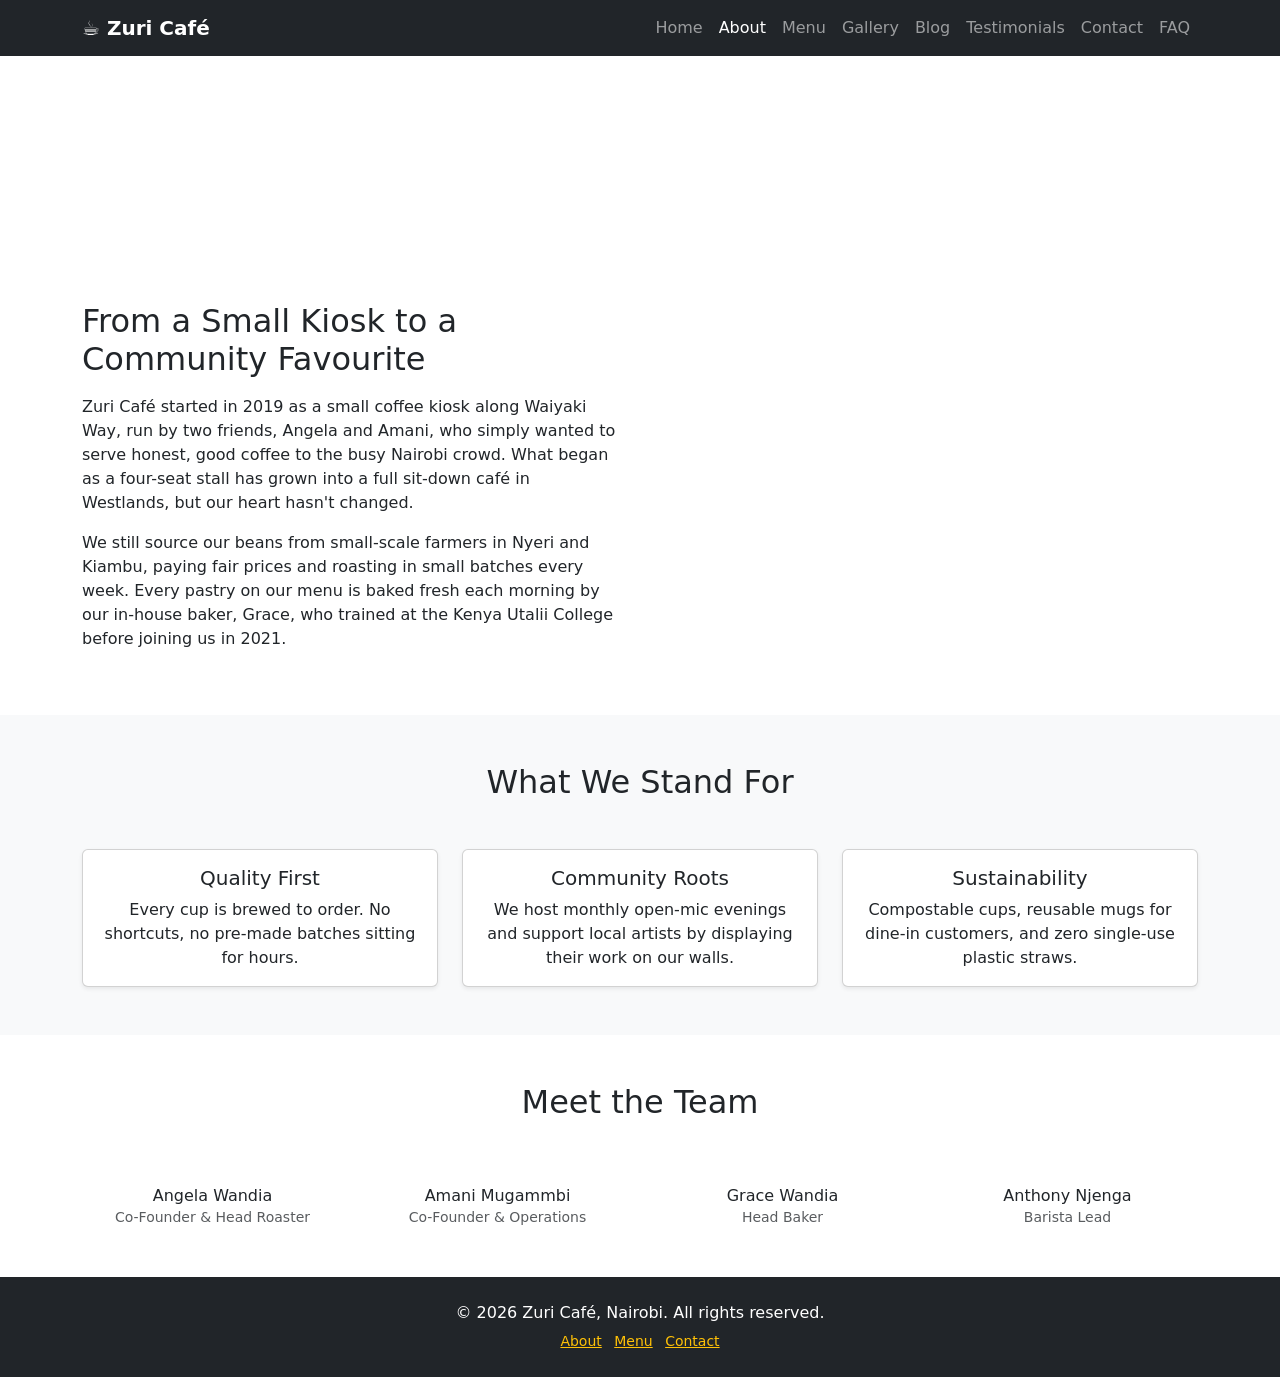
==== about.html @ 496817e6 "Add About page with story, mission and team sections" ====
<!DOCTYPE html>
<html lang="en">
<head>
  <meta charset="UTF-8" />
  <meta name="viewport" content="width=device-width, initial-scale=1.0" />
  <title>About Us – Zuri Café</title>

  <link href="https://cdn.jsdelivr.net/npm/bootstrap@5.3.0/dist/css/bootstrap.min.css" rel="stylesheet" />
  <link rel="stylesheet" href="css/style.css" />
</head>
<body>

  <!-- ===== NAVIGATION BAR ===== -->
  <nav class="navbar navbar-expand-lg navbar-dark bg-dark sticky-top">
    <div class="container">
      <a class="navbar-brand fw-bold" href="index.html">☕ Zuri Café</a>
      <button class="navbar-toggler" type="button"
        data-bs-toggle="collapse" data-bs-target="#navMenu">
        <span class="navbar-toggler-icon"></span>
      </button>
      <div class="collapse navbar-collapse" id="navMenu">
        <ul class="navbar-nav ms-auto">
          <li class="nav-item"><a class="nav-link" href="index.html">Home</a></li>
          <li class="nav-item"><a class="nav-link active" href="about.html">About</a></li>
          <li class="nav-item"><a class="nav-link" href="menu.html">Menu</a></li>
          <li class="nav-item"><a class="nav-link" href="gallery.html">Gallery</a></li>
          <li class="nav-item"><a class="nav-link" href="blog.html">Blog</a></li>
          <li class="nav-item"><a class="nav-link" href="testimonials.html">Testimonials</a></li>
          <li class="nav-item"><a class="nav-link" href="contact.html">Contact</a></li>
          <li class="nav-item"><a class="nav-link" href="faq.html">FAQ</a></li>
        </ul>
      </div>
    </div>
  </nav>
  <!-- ===== END NAVIGATION ===== -->


  <!-- ===== PAGE HEADER ===== -->
  <!-- Small banner at the top of inner pages, reusing our brown theme colour -->
  <section class="page-header text-white text-center py-5">
    <div class="container">
      <h1>Our Story</h1>
      <p class="lead">How a small idea became Nairobi's favourite corner café</p>
    </div>
  </section>
  <!-- ===== END PAGE HEADER ===== -->


  <!-- ===== OUR STORY SECTION ===== -->
  <section class="py-5">
    <div class="container">
      <div class="row align-items-center g-5">

        <!-- Text column -->
        <div class="col-md-6">
          <h2>From a Small Kiosk to a Community Favourite</h2>
          <p class="mt-3">
            Zuri Café started in 2019 as a small coffee kiosk along Waiyaki Way, run by
            two friends, Angela and Amani, who simply wanted to serve honest, good coffee
            to the busy Nairobi crowd. What began as a four-seat stall has grown into a
            full sit-down café in Westlands, but our heart hasn't changed.
          </p>
          <p>
            We still source our beans from small-scale farmers in Nyeri and Kiambu, paying
            fair prices and roasting in small batches every week. Every pastry on our menu
            is baked fresh each morning by our in-house baker, Grace, who trained at the
            Kenya Utalii College before joining us in 2021.
          </p>
        </div>

        <!-- Image placeholder column -->
        <div class="col-md-6">
          <div class="about-img-placeholder d-flex align-items-center justify-content-center text-white rounded">
            <span>Café Interior Photo</span>
          </div>
        </div>

      </div>
    </div>
  </section>
  <!-- ===== END OUR STORY ===== -->


  <!-- ===== MISSION & VALUES ===== -->
  <section class="py-5 bg-light">
    <div class="container">
      <h2 class="text-center mb-5">What We Stand For</h2>
      <div class="row g-4">

        <div class="col-md-4">
          <div class="card h-100 text-center shadow-sm">
            <div class="card-body">
              <h5 class="card-title">Quality First</h5>
              <p class="card-text">Every cup is brewed to order. No shortcuts, no pre-made batches sitting for hours.</p>
            </div>
          </div>
        </div>

        <div class="col-md-4">
          <div class="card h-100 text-center shadow-sm">
            <div class="card-body">
              <h5 class="card-title">Community Roots</h5>
              <p class="card-text">We host monthly open-mic evenings and support local artists by displaying their work on our walls.</p>
            </div>
          </div>
        </div>

        <div class="col-md-4">
          <div class="card h-100 text-center shadow-sm">
            <div class="card-body">
              <h5 class="card-title">Sustainability</h5>
              <p class="card-text">Compostable cups, reusable mugs for dine-in customers, and zero single-use plastic straws.</p>
            </div>
          </div>
        </div>

      </div>
    </div>
  </section>
  <!-- ===== END MISSION & VALUES ===== -->


  <!-- ===== TEAM SECTION ===== -->
  <section class="py-5">
    <div class="container">
      <h2 class="text-center mb-5">Meet the Team</h2>
      <div class="row g-4 text-center">

        <div class="col-md-3">
          <div class="team-avatar mx-auto mb-3"></div>
          <h6 class="mb-0">Angela Wandia</h6>
          <small class="text-muted">Co-Founder & Head Roaster</small>
        </div>

        <div class="col-md-3">
          <div class="team-avatar mx-auto mb-3"></div>
          <h6 class="mb-0">Amani Mugammbi</h6>
          <small class="text-muted">Co-Founder & Operations</small>
        </div>

        <div class="col-md-3">
          <div class="team-avatar mx-auto mb-3"></div>
          <h6 class="mb-0">Grace Wandia</h6>
          <small class="text-muted">Head Baker</small>
        </div>

        <div class="col-md-3">
          <div class="team-avatar mx-auto mb-3"></div>
          <h6 class="mb-0">Anthony Njenga</h6>
          <small class="text-muted">Barista Lead</small>
        </div>

      </div>
    </div>
  </section>
  <!-- ===== END TEAM ===== -->


  <!-- ===== FOOTER ===== -->
  <footer class="bg-dark text-white text-center py-4">
    <div class="container">
      <p class="mb-1">© 2026 Zuri Café, Nairobi. All rights reserved.</p>
      <small>
        <a href="about.html" class="text-warning me-2">About</a>
        <a href="menu.html" class="text-warning me-2">Menu</a>
        <a href="contact.html" class="text-warning">Contact</a>
      </small>
    </div>
  </footer>
  <!-- ===== END FOOTER ===== -->

  <script src="https://cdn.jsdelivr.net/npm/bootstrap@5.3.0/dist/js/bootstrap.bundle.min.js"></script>
</body>
</html>
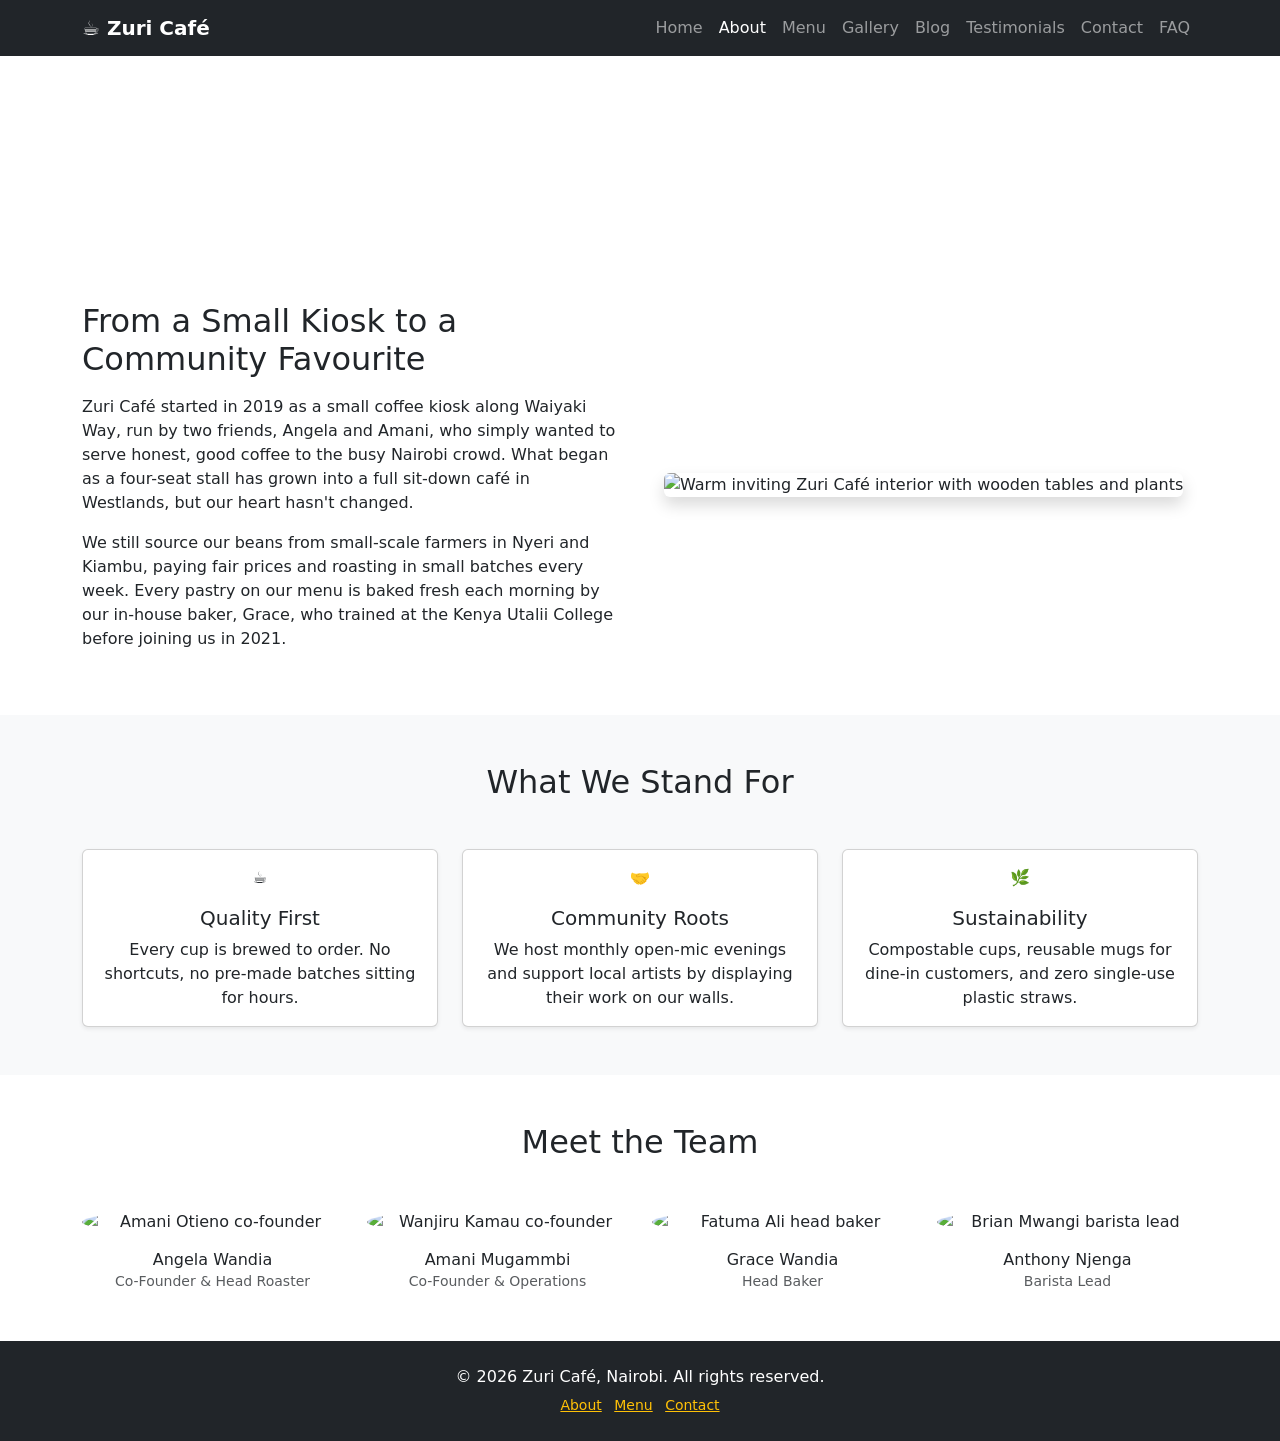
==== commit e09a73c0: "Add real photo to About page story section" ====
--- a/about.html
+++ b/about.html
@@ -3,6 +3,7 @@
 <head>
   <meta charset="UTF-8" />
   <meta name="viewport" content="width=device-width, initial-scale=1.0" />
+  <meta name="description" content="Learn about Zuri Café's story, our team, mission and values rooted in Nairobi's coffee culture." />
   <title>About Us – Zuri Café</title>
 
   <link href="https://cdn.jsdelivr.net/npm/bootstrap@5.3.0/dist/css/bootstrap.min.css" rel="stylesheet" />
@@ -36,7 +37,6 @@
 
 
   <!-- ===== PAGE HEADER ===== -->
-  <!-- Small banner at the top of inner pages, reusing our brown theme colour -->
   <section class="page-header text-white text-center py-5">
     <div class="container">
       <h1>Our Story</h1>
@@ -68,11 +68,12 @@
           </p>
         </div>
 
-        <!-- Image placeholder column -->
+        <!-- Real photo column — warm inviting café interior -->
         <div class="col-md-6">
-          <div class="about-img-placeholder d-flex align-items-center justify-content-center text-white rounded">
-            <span>Café Interior Photo</span>
-          </div>
+          <img
+            src="https://images.unsplash.com/photo-1559925393-8be0ec4767c8?w=700&h=480&fit=crop"
+            class="img-fluid rounded shadow"
+            alt="Warm inviting Zuri Café interior with wooden tables and plants" />
         </div>
 
       </div>
@@ -90,6 +91,8 @@
         <div class="col-md-4">
           <div class="card h-100 text-center shadow-sm">
             <div class="card-body">
+              <!-- Colourful icon for each value -->
+              <div class="value-icon mb-3">☕</div>
               <h5 class="card-title">Quality First</h5>
               <p class="card-text">Every cup is brewed to order. No shortcuts, no pre-made batches sitting for hours.</p>
             </div>
@@ -99,6 +102,7 @@
         <div class="col-md-4">
           <div class="card h-100 text-center shadow-sm">
             <div class="card-body">
+              <div class="value-icon mb-3">🤝</div>
               <h5 class="card-title">Community Roots</h5>
               <p class="card-text">We host monthly open-mic evenings and support local artists by displaying their work on our walls.</p>
             </div>
@@ -108,6 +112,7 @@
         <div class="col-md-4">
           <div class="card h-100 text-center shadow-sm">
             <div class="card-body">
+              <div class="value-icon mb-3">🌿</div>
               <h5 class="card-title">Sustainability</h5>
               <p class="card-text">Compostable cups, reusable mugs for dine-in customers, and zero single-use plastic straws.</p>
             </div>
@@ -127,25 +132,33 @@
       <div class="row g-4 text-center">
 
         <div class="col-md-3">
-          <div class="team-avatar mx-auto mb-3"></div>
+          <img src="https://images.unsplash.com/photo-1507003211169-0a1dd7228f2d?w=200&h=200&fit=crop&crop=face"
+            class="team-photo mx-auto d-block mb-3 rounded-circle"
+            alt="Amani Otieno co-founder">
           <h6 class="mb-0">Angela Wandia</h6>
           <small class="text-muted">Co-Founder & Head Roaster</small>
         </div>
 
         <div class="col-md-3">
-          <div class="team-avatar mx-auto mb-3"></div>
+          <img src="https://images.unsplash.com/photo-1531746020798-e6953c6e8e04?w=200&h=200&fit=crop&crop=face"
+            class="team-photo mx-auto d-block mb-3 rounded-circle"
+            alt="Wanjiru Kamau co-founder">
           <h6 class="mb-0">Amani Mugammbi</h6>
           <small class="text-muted">Co-Founder & Operations</small>
         </div>
 
         <div class="col-md-3">
-          <div class="team-avatar mx-auto mb-3"></div>
+          <img src="https://images.unsplash.com/photo-1494790108377-be9c29b29330?w=200&h=200&fit=crop&crop=face"
+            class="team-photo mx-auto d-block mb-3 rounded-circle"
+            alt="Fatuma Ali head baker">
           <h6 class="mb-0">Grace Wandia</h6>
           <small class="text-muted">Head Baker</small>
         </div>
 
         <div class="col-md-3">
-          <div class="team-avatar mx-auto mb-3"></div>
+          <img src="https://images.unsplash.com/photo-1500648767791-00dcc994a43e?w=200&h=200&fit=crop&crop=face"
+            class="team-photo mx-auto d-block mb-3 rounded-circle"
+            alt="Brian Mwangi barista lead">
           <h6 class="mb-0">Anthony Njenga</h6>
           <small class="text-muted">Barista Lead</small>
         </div>
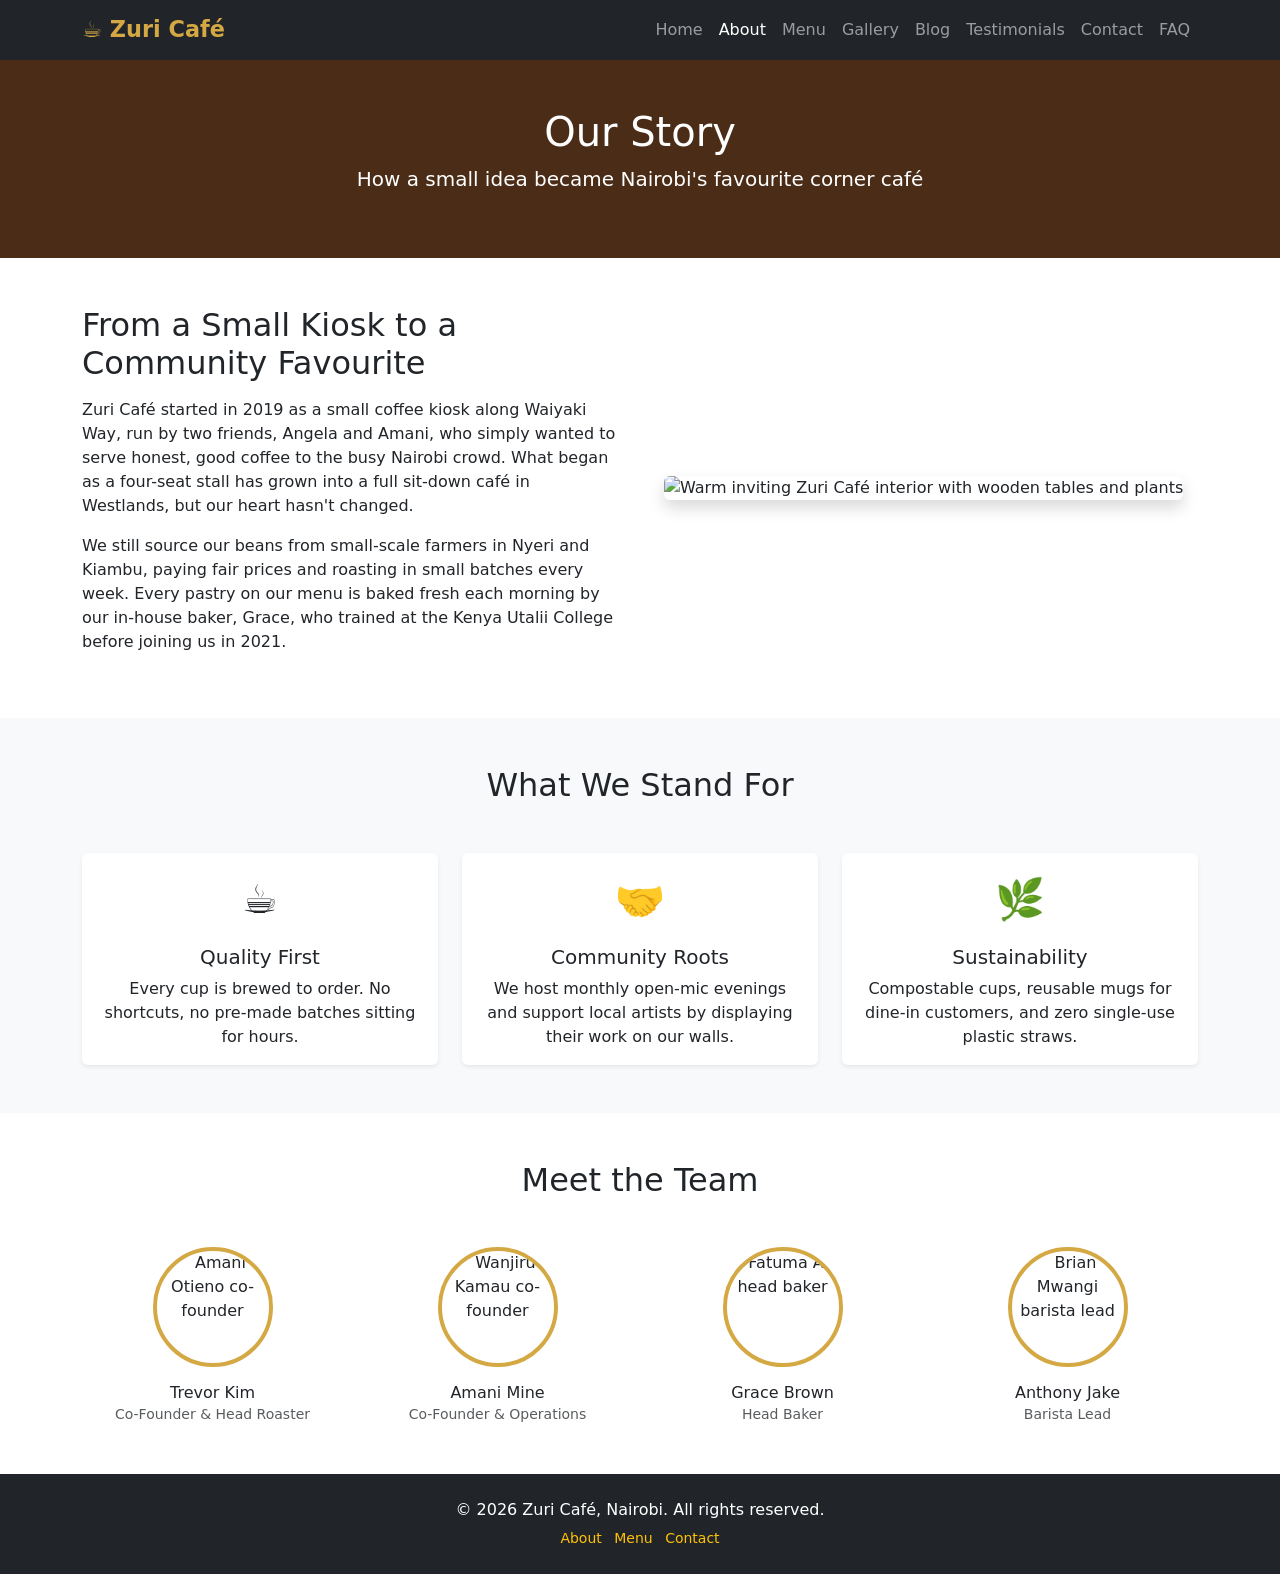
==== commit 3e54c001: "Update names for the team incharge of the cafe" ====
--- a/about.html
+++ b/about.html
@@ -135,7 +135,7 @@
           <img src="https://images.unsplash.com/photo-1507003211169-0a1dd7228f2d?w=200&h=200&fit=crop&crop=face"
             class="team-photo mx-auto d-block mb-3 rounded-circle"
             alt="Amani Otieno co-founder">
-          <h6 class="mb-0">Angela Wandia</h6>
+          <h6 class="mb-0">Trevor Kim</h6>
           <small class="text-muted">Co-Founder & Head Roaster</small>
         </div>
 
@@ -143,7 +143,7 @@
           <img src="https://images.unsplash.com/photo-1531746020798-e6953c6e8e04?w=200&h=200&fit=crop&crop=face"
             class="team-photo mx-auto d-block mb-3 rounded-circle"
             alt="Wanjiru Kamau co-founder">
-          <h6 class="mb-0">Amani Mugammbi</h6>
+          <h6 class="mb-0">Amani Mine</h6>
           <small class="text-muted">Co-Founder & Operations</small>
         </div>
 
@@ -151,7 +151,7 @@
           <img src="https://images.unsplash.com/photo-1494790108377-be9c29b29330?w=200&h=200&fit=crop&crop=face"
             class="team-photo mx-auto d-block mb-3 rounded-circle"
             alt="Fatuma Ali head baker">
-          <h6 class="mb-0">Grace Wandia</h6>
+          <h6 class="mb-0">Grace Brown</h6>
           <small class="text-muted">Head Baker</small>
         </div>
 
@@ -159,7 +159,7 @@
           <img src="https://images.unsplash.com/photo-1500648767791-00dcc994a43e?w=200&h=200&fit=crop&crop=face"
             class="team-photo mx-auto d-block mb-3 rounded-circle"
             alt="Brian Mwangi barista lead">
-          <h6 class="mb-0">Anthony Njenga</h6>
+          <h6 class="mb-0">Anthony Jake</h6>
           <small class="text-muted">Barista Lead</small>
         </div>
 
--- a/css/style.css
+++ b/css/style.css
@@ -0,0 +1,245 @@
+/* ===== ZURI CAFÉ — CUSTOM STYLES ===== */
+
+/* --- Colour variables --- */
+:root {
+  --zuri-brown: #4a2c17;
+  --zuri-gold:  #d4a843;
+}
+
+/* --- Hero section background --- */
+.hero-section {
+  background-color: var(--zuri-brown);
+  background-image: linear-gradient(rgba(0,0,0,0.5), rgba(0,0,0,0.5)),
+    url('https://images.unsplash.com/photo-1600093463592-8e36ae95ef56?w=1400&h=800&fit=crop');
+  background-size: cover;
+  background-position: center;
+  background-repeat: no-repeat;
+  min-height: 85vh;
+  padding: 60px 20px;
+}
+
+/* --- Call-to-action strip --- */
+.zuri-cta {
+  background-color: var(--zuri-brown);
+}
+
+/* --- Navbar brand colour --- */
+.navbar-brand {
+  color: var(--zuri-gold) !important;
+  font-size: 1.4rem;
+}
+
+/* --- Card hover effect --- */
+.card {
+  transition: transform 0.2s ease;
+  border: none;
+}
+.card:hover {
+  transform: translateY(-5px);
+}
+
+/* --- Buttons use our gold colour --- */
+.btn-warning {
+  background-color: var(--zuri-gold);
+  border-color: var(--zuri-gold);
+  color: #1a1a1a;
+  font-weight: 600;
+}
+.btn-warning:hover {
+  background-color: #b8902e;
+  border-color: #b8902e;
+  color: #fff;
+}
+
+/* --- Hero section background --- */
+.hero-section {
+  background: linear-gradient(135deg, #4a2c17 0%, #2c1a0e 60%, #6b3d1e 100%);
+  min-height: 85vh;
+  padding: 60px 20px;
+}
+
+/* --- Hero outline button --- */
+.hero-outline-btn {
+  border: 2px solid #ffffff;
+  color: #ffffff !important;
+  background: transparent;
+  font-weight: 600;
+  font-size: 1.1rem;
+  padding: 10px 28px;
+  border-radius: 6px;
+  text-decoration: none !important;
+  display: inline-block;
+  transition: background 0.2s ease, color 0.2s ease;
+  line-height: 1.5;
+}
+.hero-outline-btn:hover {
+  background-color: #ffffff;
+  color: #1a1a1a !important;
+}
+
+/* --- Footer links --- */
+footer a {
+  text-decoration: none;
+}
+footer a:hover {
+  text-decoration: underline;
+}
+
+/* --- General spacing helper --- */
+section {
+  scroll-margin-top: 70px;
+}
+
+/* ===== ABOUT PAGE STYLES ===== */
+
+.page-header {
+  background-color: var(--zuri-brown);
+  padding-top: 50px;
+  padding-bottom: 50px;
+}
+
+.about-img-placeholder {
+  background-color: #ccc;
+  height: 320px;
+  font-style: italic;
+  color: #555 !important;
+}
+
+.team-avatar {
+  width: 100px;
+  height: 100px;
+  border-radius: 50%;
+  background-color: var(--zuri-gold);
+}
+
+/* Team member circular photos */
+.team-photo {
+  width: 120px;
+  height: 120px;
+  object-fit: cover;
+  border: 4px solid var(--zuri-gold);
+}
+
+/* Value icons on mission cards */
+.value-icon {
+  font-size: 2.5rem;
+}
+
+/* About page story image */
+.about-story-img {
+  width: 100%;
+  height: 320px;
+  object-fit: cover;
+  border-radius: 10px;
+}
+
+/* ===== MENU PAGE STYLES ===== */
+
+.menu-category-block {
+  background-color: #fff;
+  border-radius: 16px;
+  padding: 30px;
+  box-shadow: 0 4px 20px rgba(0, 0, 0, 0.06);
+  margin-bottom: 30px;
+}
+
+.menu-category-header {
+  border-bottom: 3px solid var(--zuri-gold);
+  padding-bottom: 12px;
+  margin-bottom: 20px;
+}
+
+.menu-category-icon {
+  font-size: 2rem;
+}
+
+.menu-category-title {
+  font-size: 1.6rem;
+  color: var(--zuri-brown);
+  font-weight: 700;
+}
+
+.menu-item {
+  padding: 16px 20px;
+  background-color: #f8f9fa;
+  border-radius: 10px;
+  border-left: 4px solid var(--zuri-gold);
+  gap: 16px;
+  transition: transform 0.2s ease, box-shadow 0.2s ease;
+}
+
+.menu-item:hover {
+  transform: translateY(-3px);
+  box-shadow: 0 6px 16px rgba(0, 0, 0, 0.08);
+}
+
+.menu-info h6 {
+  font-size: 1rem;
+  font-weight: 600;
+  color: #2c2c2c;
+  margin-bottom: 4px;
+}
+
+.menu-price {
+  background-color: var(--zuri-gold);
+  color: #fff;
+  font-weight: 700;
+  font-size: 0.9rem;
+  padding: 6px 14px;
+  border-radius: 20px;
+  white-space: nowrap;
+  align-self: flex-start;
+  flex-shrink: 0;
+}
+
+/* ===== GALLERY PAGE STYLES ===== */
+
+.gallery-img {
+  width: 100%;
+  height: 220px;
+  object-fit: cover;
+}
+
+.gallery-filter-btn.active {
+  background-color: var(--zuri-gold);
+  color: #fff;
+  border-color: var(--zuri-gold);
+}
+
+/* ===== BLOG PAGE STYLES ===== */
+
+.blog-card-img {
+  width: 100%;
+  height: 180px;
+  object-fit: cover;
+}
+
+/* ===== TESTIMONIALS PAGE STYLES ===== */
+
+.testimonial-avatar {
+  width: 50px;
+  height: 50px;
+  border-radius: 50%;
+  background-color: var(--zuri-brown);
+  flex-shrink: 0;
+}
+
+.testimonial-card {
+  border-left: 4px solid var(--zuri-gold);
+  border-radius: 0;
+}
+
+/* ===== CONTACT PAGE STYLES ===== */
+
+.map-placeholder {
+  background-color: var(--zuri-brown);
+  height: 200px;
+  font-style: italic;
+}
+
+.is-invalid {
+  border-color: #dc3545 !important;
+}
+.is-invalid ~ .invalid-feedback {
+  display: block;
+}
